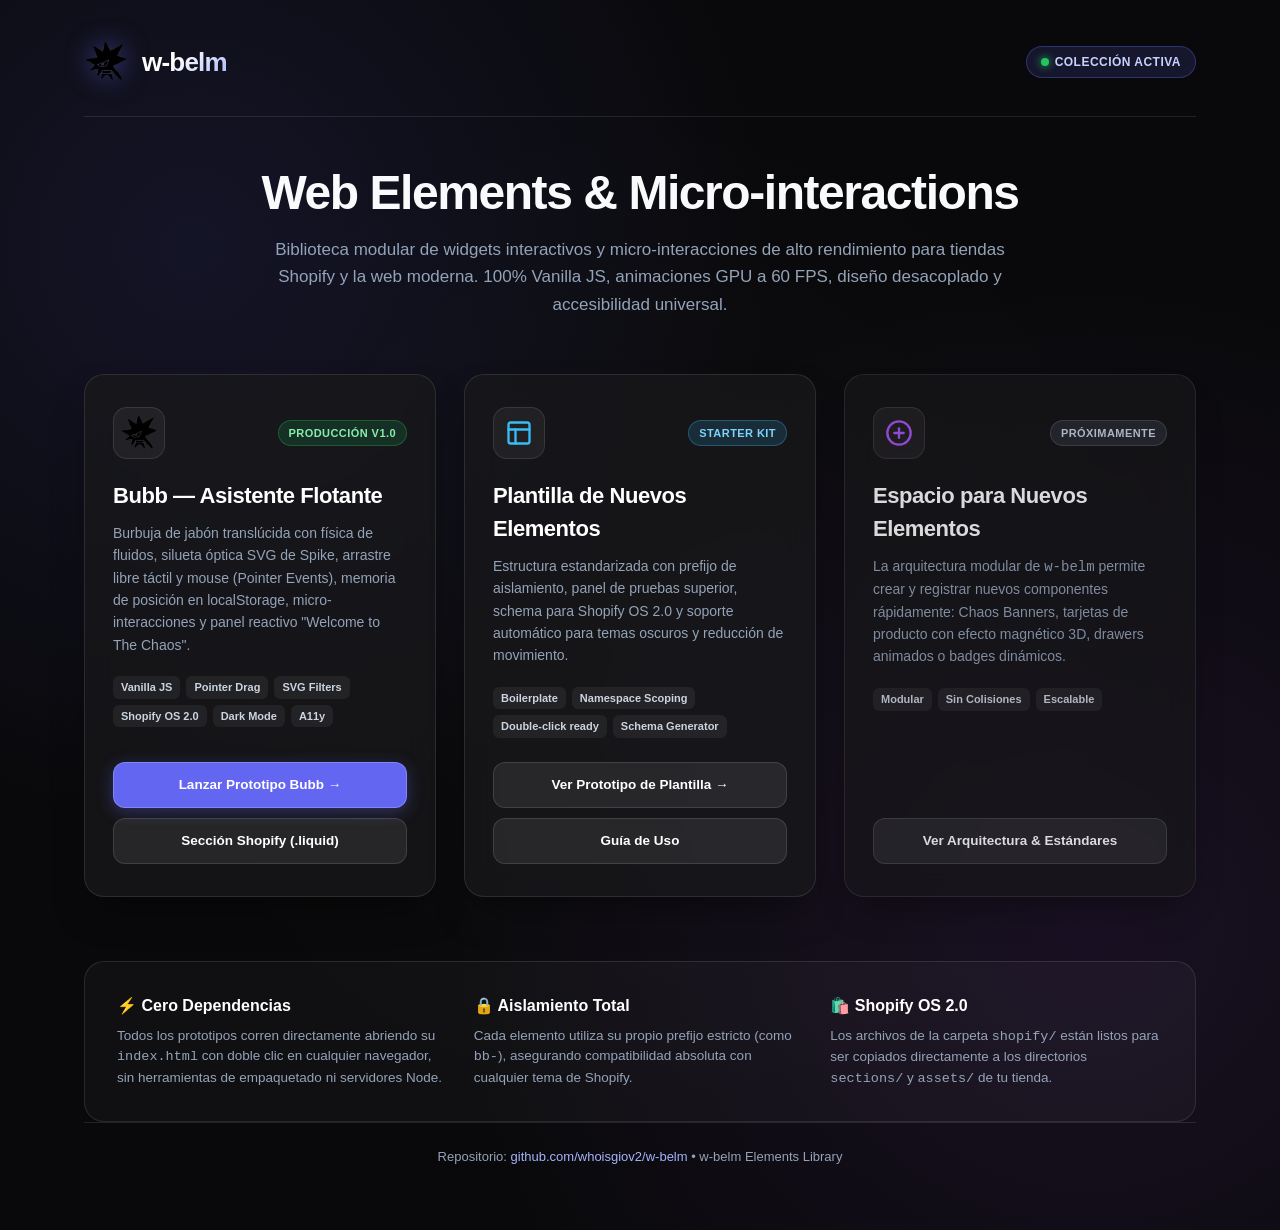
==== index.html @ 56dbbf8f "feat: initial release of w-belm with modular architecture, Bubb widget, and Shopify OS 2.0 support" ====
<!DOCTYPE html>
<html lang="es">

<head>
  <meta charset="UTF-8">
  <meta name="viewport" content="width=device-width, initial-scale=1.0">
  <title>w-belm | Web Elements & Micro-interactions Library</title>
  <link rel="icon" type="image/png" href="elements/bubb/spike.png">
  <style>
    :root {
      --hub-bg: #09090b;
      --hub-card-bg: rgba(24, 24, 27, 0.75);
      --hub-card-border: rgba(255, 255, 255, 0.1);
      --hub-text: #f8fafc;
      --hub-muted: #94a3b8;
      --hub-accent: #6366f1;
      --hub-accent-hover: #4f46e5;
      --hub-accent-glow: rgba(99, 102, 241, 0.35);
      --hub-radius: 20px;
    }

    * {
      box-sizing: border-box;
      margin: 0;
      padding: 0;
    }

    body {
      background-color: var(--hub-bg);
      background-image:
        radial-gradient(circle at 15% 20%, rgba(99, 102, 241, 0.12) 0%, transparent 40%),
        radial-gradient(circle at 85% 75%, rgba(168, 85, 247, 0.1) 0%, transparent 45%),
        radial-gradient(circle at 50% 50%, rgba(255, 255, 255, 0.02) 0%, transparent 60%);
      color: var(--hub-text);
      font-family: -apple-system, BlinkMacSystemFont, 'Segoe UI', Roboto, Helvetica, Arial, sans-serif;
      line-height: 1.5;
      min-height: 100vh;
      display: flex;
      flex-direction: column;
    }

    .hub-container {
      max-width: 1160px;
      margin: 0 auto;
      padding: 40px 24px;
      width: 100%;
    }

    /* Header */
    .hub-header {
      display: flex;
      align-items: center;
      justify-content: space-between;
      padding-bottom: 32px;
      border-bottom: 1px solid var(--hub-card-border);
      margin-bottom: 48px;
      flex-wrap: wrap;
      gap: 16px;
    }

    .hub-brand {
      display: flex;
      align-items: center;
      gap: 14px;
    }

    .hub-logo {
      width: 44px;
      height: 44px;
      object-fit: contain;
      filter: drop-shadow(0 0 12px rgba(99, 102, 241, 0.5));
    }

    .hub-title {
      font-size: 26px;
      font-weight: 800;
      letter-spacing: -0.03em;
      background: linear-gradient(135deg, #ffffff 40%, #a5b4fc 100%);
      -webkit-background-clip: text;
      -webkit-text-fill-color: transparent;
    }

    .hub-badge {
      display: inline-flex;
      align-items: center;
      gap: 6px;
      padding: 6px 14px;
      border-radius: 9999px;
      font-size: 12px;
      font-weight: 700;
      letter-spacing: 0.04em;
      text-transform: uppercase;
      background: rgba(99, 102, 241, 0.15);
      border: 1px solid rgba(99, 102, 241, 0.35);
      color: #c7d2fe;
    }

    .hub-badge-dot {
      width: 8px;
      height: 8px;
      border-radius: 50%;
      background: #22c55e;
      box-shadow: 0 0 8px #22c55e;
    }

    /* Hero */
    .hub-hero {
      text-align: center;
      max-width: 780px;
      margin: 0 auto 56px auto;
    }

    .hub-hero h1 {
      font-size: clamp(32px, 5vw, 48px);
      font-weight: 800;
      letter-spacing: -0.03em;
      line-height: 1.15;
      margin-bottom: 16px;
    }

    .hub-hero p {
      font-size: 17px;
      color: var(--hub-muted);
      line-height: 1.6;
    }

    /* Elements Grid */
    .hub-grid {
      display: grid;
      grid-template-columns: repeat(auto-fit, minmax(340px, 1fr));
      gap: 28px;
      margin-bottom: 64px;
    }

    .hub-card {
      background: var(--hub-card-bg);
      border: 1px solid var(--hub-card-border);
      border-radius: var(--hub-radius);
      padding: 32px 28px;
      backdrop-filter: blur(16px);
      -webkit-backdrop-filter: blur(16px);
      box-shadow: 0 20px 40px -15px rgba(0, 0, 0, 0.5);
      display: flex;
      flex-direction: column;
      justify-content: space-between;
      transition: transform 0.3s cubic-bezier(0.34, 1.56, 0.64, 1), border-color 0.3s ease, box-shadow 0.3s ease;
      position: relative;
      overflow: hidden;
    }

    .hub-card::before {
      content: '';
      position: absolute;
      top: 0;
      left: 0;
      right: 0;
      height: 3px;
      background: linear-gradient(90deg, transparent, var(--hub-accent), transparent);
      opacity: 0;
      transition: opacity 0.3s;
    }

    .hub-card:hover {
      transform: translateY(-6px);
      border-color: rgba(99, 102, 241, 0.4);
      box-shadow: 0 24px 50px -10px rgba(99, 102, 241, 0.25);
    }

    .hub-card:hover::before {
      opacity: 1;
    }

    .hub-card-header {
      display: flex;
      align-items: center;
      justify-content: space-between;
      margin-bottom: 20px;
    }

    .hub-card-icon {
      width: 52px;
      height: 52px;
      border-radius: 14px;
      background: rgba(255, 255, 255, 0.05);
      border: 1px solid rgba(255, 255, 255, 0.1);
      display: flex;
      align-items: center;
      justify-content: center;
      padding: 6px;
    }

    .hub-card-icon img {
      width: 100%;
      height: 100%;
      object-fit: contain;
    }

    .hub-card-status {
      font-size: 11px;
      font-weight: 700;
      padding: 4px 10px;
      border-radius: 9999px;
      text-transform: uppercase;
      letter-spacing: 0.04em;
    }

    .hub-status-active {
      background: rgba(34, 197, 94, 0.15);
      border: 1px solid rgba(34, 197, 94, 0.3);
      color: #86efac;
    }

    .hub-status-template {
      background: rgba(56, 189, 248, 0.15);
      border: 1px solid rgba(56, 189, 248, 0.3);
      color: #7dd3fc;
    }

    .hub-status-planned {
      background: rgba(148, 163, 184, 0.15);
      border: 1px solid rgba(148, 163, 184, 0.25);
      color: #cbd5e1;
    }

    .hub-card-title {
      font-size: 22px;
      font-weight: 700;
      letter-spacing: -0.02em;
      margin-bottom: 10px;
      color: #ffffff;
    }

    .hub-card-desc {
      font-size: 14px;
      color: var(--hub-muted);
      line-height: 1.6;
      margin-bottom: 20px;
      flex-grow: 1;
    }

    .hub-tags {
      display: flex;
      flex-wrap: wrap;
      gap: 6px;
      margin-bottom: 24px;
    }

    .hub-tag {
      font-size: 11px;
      font-weight: 600;
      padding: 3px 8px;
      border-radius: 6px;
      background: rgba(255, 255, 255, 0.06);
      color: #cbd5e1;
    }

    .hub-actions {
      display: flex;
      flex-direction: column;
      gap: 10px;
    }

    .hub-btn {
      display: inline-flex;
      align-items: center;
      justify-content: center;
      padding: 12px 18px;
      border-radius: 12px;
      font-size: 13.5px;
      font-weight: 700;
      text-decoration: none;
      transition: all 0.2s ease;
      cursor: pointer;
      text-align: center;
    }

    .hub-btn-primary {
      background: var(--hub-accent);
      color: #ffffff;
      box-shadow: 0 4px 16px var(--hub-accent-glow);
      border: 1px solid rgba(255, 255, 255, 0.2);
    }

    .hub-btn-primary:hover {
      background: var(--hub-accent-hover);
      transform: translateY(-2px);
      box-shadow: 0 8px 24px var(--hub-accent-glow);
    }

    .hub-btn-secondary {
      background: rgba(255, 255, 255, 0.08);
      color: #ffffff;
      border: 1px solid rgba(255, 255, 255, 0.12);
    }

    .hub-btn-secondary:hover {
      background: rgba(255, 255, 255, 0.15);
      border-color: rgba(255, 255, 255, 0.25);
    }

    /* Architecture / Guide strip */
    .hub-info-strip {
      background: rgba(255, 255, 255, 0.03);
      border: 1px solid var(--hub-card-border);
      border-radius: var(--hub-radius);
      padding: 32px;
      display: grid;
      grid-template-columns: repeat(auto-fit, minmax(280px, 1fr));
      gap: 24px;
    }

    .hub-info-col h3 {
      font-size: 16px;
      font-weight: 700;
      margin-bottom: 8px;
      color: #ffffff;
      display: flex;
      align-items: center;
      gap: 8px;
    }

    .hub-info-col p {
      font-size: 13.5px;
      color: var(--hub-muted);
      line-height: 1.5;
    }

    /* Footer */
    .hub-footer {
      margin-top: auto;
      border-top: 1px solid var(--hub-card-border);
      padding: 24px 0;
      text-align: center;
      font-size: 13px;
      color: var(--hub-muted);
    }

    .hub-footer a {
      color: #a5b4fc;
      text-decoration: none;
    }

    .hub-footer a:hover {
      text-decoration: underline;
    }
  </style>
</head>

<body>

  <div class="hub-container">
    <!-- Header -->
    <header class="hub-header">
      <div class="hub-brand">
        <img class="hub-logo" src="elements/bubb/spike.png" alt="w-belm logo">
        <h1 class="hub-title">w-belm</h1>
      </div>
      <div class="hub-badge">
        <span class="hub-badge-dot"></span>
        <span>Colección Activa</span>
      </div>
    </header>

    <!-- Hero -->
    <section class="hub-hero">
      <h1>Web Elements & Micro-interactions</h1>
      <p>
        Biblioteca modular de widgets interactivos y micro-interacciones de alto rendimiento para tiendas Shopify y la web moderna. 100% Vanilla JS, animaciones GPU a 60 FPS, diseño desacoplado y accesibilidad universal.
      </p>
    </section>

    <!-- Elements Catalog -->
    <main class="hub-grid">
      <!-- Card 1: Bubb Widget -->
      <article class="hub-card">
        <div>
          <div class="hub-card-header">
            <div class="hub-card-icon">
              <img src="elements/bubb/spike.png" alt="Bubb Icon">
            </div>
            <span class="hub-card-status hub-status-active">Producción v1.0</span>
          </div>
          <h2 class="hub-card-title">Bubb — Asistente Flotante</h2>
          <p class="hub-card-desc">
            Burbuja de jabón translúcida con física de fluidos, silueta óptica SVG de Spike, arrastre libre táctil y mouse (Pointer Events), memoria de posición en localStorage, micro-interacciones y panel reactivo "Welcome to The Chaos".
          </p>
          <div class="hub-tags">
            <span class="hub-tag">Vanilla JS</span>
            <span class="hub-tag">Pointer Drag</span>
            <span class="hub-tag">SVG Filters</span>
            <span class="hub-tag">Shopify OS 2.0</span>
            <span class="hub-tag">Dark Mode</span>
            <span class="hub-tag">A11y</span>
          </div>
        </div>
        <div class="hub-actions">
          <a href="elements/bubb/index.html" class="hub-btn hub-btn-primary">Lanzar Prototipo Bubb →</a>
          <a href="shopify/sections/bubb-widget.liquid" class="hub-btn hub-btn-secondary">Sección Shopify (.liquid)</a>
        </div>
      </article>

      <!-- Card 2: Plantilla Base -->
      <article class="hub-card">
        <div>
          <div class="hub-card-header">
            <div class="hub-card-icon">
              <svg width="28" height="28" viewBox="0 0 24 24" fill="none" stroke="#38bdf8" stroke-width="2" stroke-linecap="round" stroke-linejoin="round">
                <rect x="3" y="3" width="18" height="18" rx="2"/>
                <path d="M3 9h18"/>
                <path d="M9 21V9"/>
              </svg>
            </div>
            <span class="hub-card-status hub-status-template">Starter Kit</span>
          </div>
          <h2 class="hub-card-title">Plantilla de Nuevos Elementos</h2>
          <p class="hub-card-desc">
            Estructura estandarizada con prefijo de aislamiento, panel de pruebas superior, schema para Shopify OS 2.0 y soporte automático para temas oscuros y reducción de movimiento.
          </p>
          <div class="hub-tags">
            <span class="hub-tag">Boilerplate</span>
            <span class="hub-tag">Namespace Scoping</span>
            <span class="hub-tag">Double-click ready</span>
            <span class="hub-tag">Schema Generator</span>
          </div>
        </div>
        <div class="hub-actions">
          <a href="elements/_template/index.html" class="hub-btn hub-btn-secondary">Ver Prototipo de Plantilla →</a>
          <a href="elements/_template/README.md" class="hub-btn hub-btn-secondary">Guía de Uso</a>
        </div>
      </article>

      <!-- Card 3: Próximos Elementos -->
      <article class="hub-card" style="opacity: 0.85;">
        <div>
          <div class="hub-card-header">
            <div class="hub-card-icon">
              <svg width="28" height="28" viewBox="0 0 24 24" fill="none" stroke="#a855f7" stroke-width="2" stroke-linecap="round" stroke-linejoin="round">
                <circle cx="12" cy="12" r="10"/>
                <line x1="12" y1="8" x2="12" y2="16"/>
                <line x1="8" y1="12" x2="16" y2="12"/>
              </svg>
            </div>
            <span class="hub-card-status hub-status-planned">Próximamente</span>
          </div>
          <h2 class="hub-card-title">Espacio para Nuevos Elementos</h2>
          <p class="hub-card-desc">
            La arquitectura modular de <code>w-belm</code> permite crear y registrar nuevos componentes rápidamente: Chaos Banners, tarjetas de producto con efecto magnético 3D, drawers animados o badges dinámicos.
          </p>
          <div class="hub-tags">
            <span class="hub-tag">Modular</span>
            <span class="hub-tag">Sin Colisiones</span>
            <span class="hub-tag">Escalable</span>
          </div>
        </div>
        <div class="hub-actions">
          <a href="docs/ARCHITECTURE.md" class="hub-btn hub-btn-secondary">Ver Arquitectura & Estándares</a>
        </div>
      </article>
    </main>

    <!-- Info Strip -->
    <section class="hub-info-strip">
      <div class="hub-info-col">
        <h3>⚡ Cero Dependencias</h3>
        <p>Todos los prototipos corren directamente abriendo su <code>index.html</code> con doble clic en cualquier navegador, sin herramientas de empaquetado ni servidores Node.</p>
      </div>
      <div class="hub-info-col">
        <h3>🔒 Aislamiento Total</h3>
        <p>Cada elemento utiliza su propio prefijo estricto (como <code>bb-</code>), asegurando compatibilidad absoluta con cualquier tema de Shopify.</p>
      </div>
      <div class="hub-info-col">
        <h3>🛍️ Shopify OS 2.0</h3>
        <p>Los archivos de la carpeta <code>shopify/</code> están listos para ser copiados directamente a los directorios <code>sections/</code> y <code>assets/</code> de tu tienda.</p>
      </div>
    </section>

    <!-- Footer -->
    <footer class="hub-footer">
      <p>Repositorio: <a href="https://github.com/whoisgiov2/w-belm" target="_blank" rel="noopener">github.com/whoisgiov2/w-belm</a> • w-belm Elements Library</p>
    </footer>
  </div>

</body>

</html>
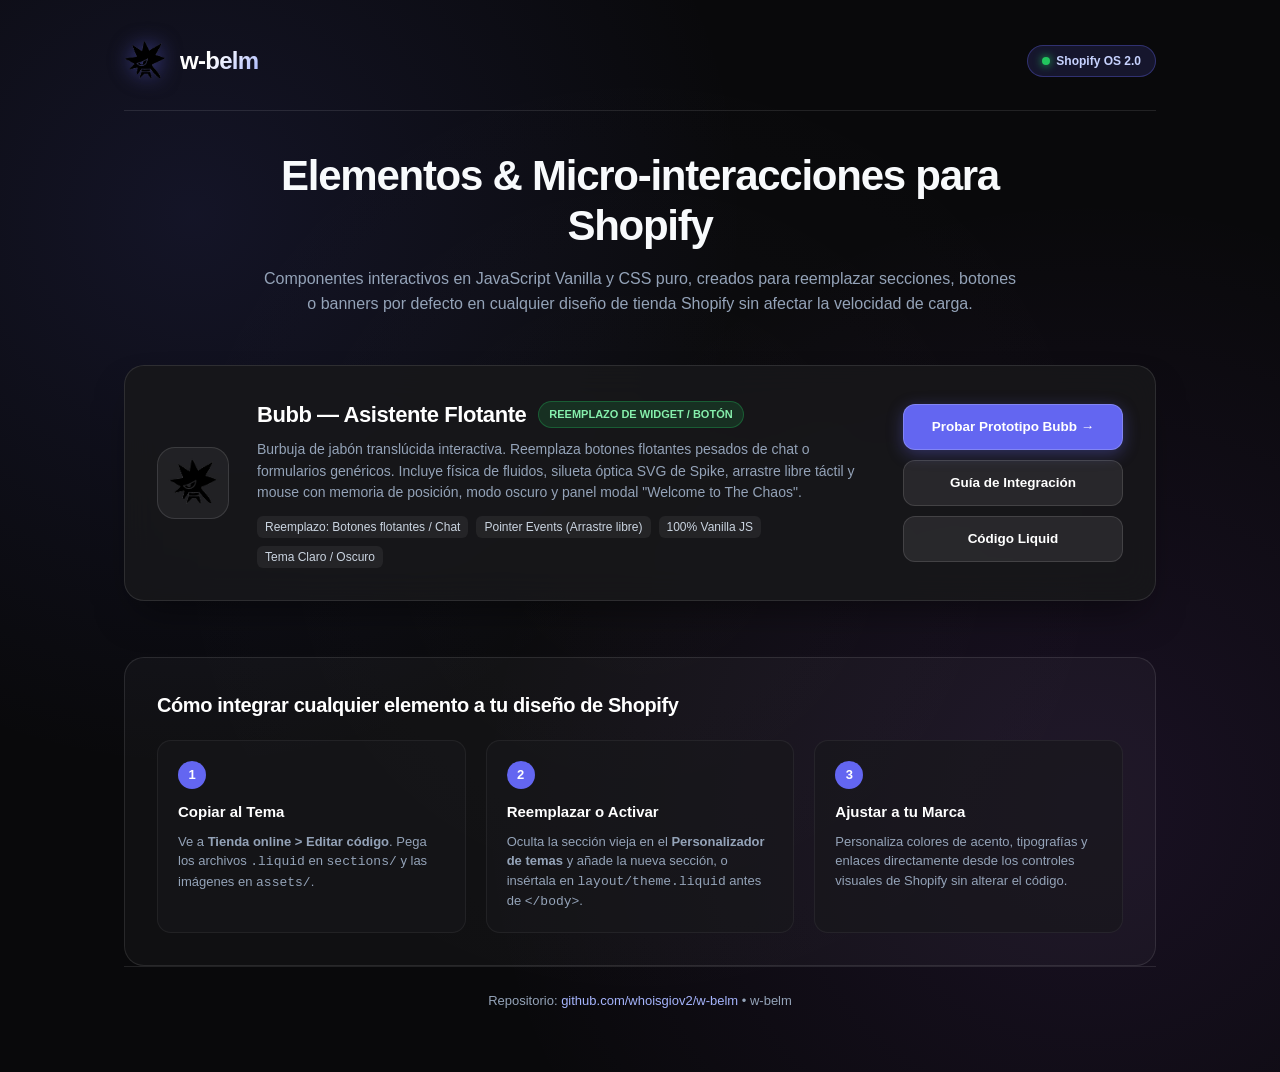
==== commit 34046bff: "refactor: streamline repo structure, remove templates, and add clear Shopify theme integration guide" ====
--- a/index.html
+++ b/index.html
@@ -4,12 +4,12 @@
 <head>
   <meta charset="UTF-8">
   <meta name="viewport" content="width=device-width, initial-scale=1.0">
-  <title>w-belm | Web Elements & Micro-interactions Library</title>
+  <title>w-belm | Elementos y Micro-interacciones para Shopify</title>
   <link rel="icon" type="image/png" href="elements/bubb/spike.png">
   <style>
     :root {
       --hub-bg: #09090b;
-      --hub-card-bg: rgba(24, 24, 27, 0.75);
+      --hub-card-bg: rgba(24, 24, 27, 0.85);
       --hub-card-border: rgba(255, 255, 255, 0.1);
       --hub-text: #f8fafc;
       --hub-muted: #94a3b8;
@@ -40,7 +40,7 @@
     }
 
     .hub-container {
-      max-width: 1160px;
+      max-width: 1080px;
       margin: 0 auto;
       padding: 40px 24px;
       width: 100%;
@@ -51,9 +51,9 @@
       display: flex;
       align-items: center;
       justify-content: space-between;
-      padding-bottom: 32px;
+      padding-bottom: 28px;
       border-bottom: 1px solid var(--hub-card-border);
-      margin-bottom: 48px;
+      margin-bottom: 40px;
       flex-wrap: wrap;
       gap: 16px;
     }
@@ -65,14 +65,14 @@
     }
 
     .hub-logo {
-      width: 44px;
-      height: 44px;
+      width: 42px;
+      height: 42px;
       object-fit: contain;
-      filter: drop-shadow(0 0 12px rgba(99, 102, 241, 0.5));
+      filter: drop-shadow(0 0 10px rgba(99, 102, 241, 0.5));
     }
 
     .hub-title {
-      font-size: 26px;
+      font-size: 24px;
       font-weight: 800;
       letter-spacing: -0.03em;
       background: linear-gradient(135deg, #ffffff 40%, #a5b4fc 100%);
@@ -88,8 +88,6 @@
       border-radius: 9999px;
       font-size: 12px;
       font-weight: 700;
-      letter-spacing: 0.04em;
-      text-transform: uppercase;
       background: rgba(99, 102, 241, 0.15);
       border: 1px solid rgba(99, 102, 241, 0.35);
       color: #c7d2fe;
@@ -106,87 +104,69 @@
     /* Hero */
     .hub-hero {
       text-align: center;
-      max-width: 780px;
-      margin: 0 auto 56px auto;
+      max-width: 760px;
+      margin: 0 auto 48px auto;
     }
 
     .hub-hero h1 {
-      font-size: clamp(32px, 5vw, 48px);
+      font-size: clamp(28px, 4.5vw, 42px);
       font-weight: 800;
       letter-spacing: -0.03em;
-      line-height: 1.15;
-      margin-bottom: 16px;
+      line-height: 1.2;
+      margin-bottom: 14px;
     }
 
     .hub-hero p {
-      font-size: 17px;
+      font-size: 16px;
       color: var(--hub-muted);
       line-height: 1.6;
     }
 
-    /* Elements Grid */
+    /* Element Card */
     .hub-grid {
-      display: grid;
-      grid-template-columns: repeat(auto-fit, minmax(340px, 1fr));
-      gap: 28px;
-      margin-bottom: 64px;
+      display: flex;
+      flex-direction: column;
+      gap: 24px;
+      margin-bottom: 56px;
     }
 
     .hub-card {
       background: var(--hub-card-bg);
       border: 1px solid var(--hub-card-border);
       border-radius: var(--hub-radius);
-      padding: 32px 28px;
+      padding: 32px;
       backdrop-filter: blur(16px);
       -webkit-backdrop-filter: blur(16px);
       box-shadow: 0 20px 40px -15px rgba(0, 0, 0, 0.5);
-      display: flex;
-      flex-direction: column;
-      justify-content: space-between;
-      transition: transform 0.3s cubic-bezier(0.34, 1.56, 0.64, 1), border-color 0.3s ease, box-shadow 0.3s ease;
-      position: relative;
-      overflow: hidden;
-    }
-
-    .hub-card::before {
-      content: '';
-      position: absolute;
-      top: 0;
-      left: 0;
-      right: 0;
-      height: 3px;
-      background: linear-gradient(90deg, transparent, var(--hub-accent), transparent);
-      opacity: 0;
-      transition: opacity 0.3s;
+      display: grid;
+      grid-template-columns: auto 1fr auto;
+      gap: 28px;
+      align-items: center;
+      transition: transform 0.25s ease, border-color 0.25s ease;
+    }
+
+    @media (max-width: 768px) {
+      .hub-card {
+        grid-template-columns: 1fr;
+        gap: 20px;
+      }
     }
 
     .hub-card:hover {
-      transform: translateY(-6px);
       border-color: rgba(99, 102, 241, 0.4);
-      box-shadow: 0 24px 50px -10px rgba(99, 102, 241, 0.25);
-    }
-
-    .hub-card:hover::before {
-      opacity: 1;
-    }
-
-    .hub-card-header {
-      display: flex;
-      align-items: center;
-      justify-content: space-between;
-      margin-bottom: 20px;
+      transform: translateY(-3px);
     }
 
     .hub-card-icon {
-      width: 52px;
-      height: 52px;
-      border-radius: 14px;
+      width: 72px;
+      height: 72px;
+      border-radius: 18px;
       background: rgba(255, 255, 255, 0.05);
-      border: 1px solid rgba(255, 255, 255, 0.1);
+      border: 1px solid rgba(255, 255, 255, 0.12);
       display: flex;
       align-items: center;
       justify-content: center;
-      padding: 6px;
+      padding: 10px;
     }
 
     .hub-card-icon img {
@@ -195,69 +175,63 @@
       object-fit: contain;
     }
 
-    .hub-card-status {
+    .hub-card-body {
+      display: flex;
+      flex-direction: column;
+      gap: 8px;
+    }
+
+    .hub-card-top {
+      display: flex;
+      align-items: center;
+      gap: 12px;
+      flex-wrap: wrap;
+    }
+
+    .hub-card-title {
+      font-size: 22px;
+      font-weight: 700;
+      color: #ffffff;
+      letter-spacing: -0.02em;
+    }
+
+    .hub-card-tag {
       font-size: 11px;
       font-weight: 700;
       padding: 4px 10px;
       border-radius: 9999px;
       text-transform: uppercase;
-      letter-spacing: 0.04em;
-    }
-
-    .hub-status-active {
       background: rgba(34, 197, 94, 0.15);
       border: 1px solid rgba(34, 197, 94, 0.3);
       color: #86efac;
     }
 
-    .hub-status-template {
-      background: rgba(56, 189, 248, 0.15);
-      border: 1px solid rgba(56, 189, 248, 0.3);
-      color: #7dd3fc;
-    }
-
-    .hub-status-planned {
-      background: rgba(148, 163, 184, 0.15);
-      border: 1px solid rgba(148, 163, 184, 0.25);
-      color: #cbd5e1;
-    }
-
-    .hub-card-title {
-      font-size: 22px;
-      font-weight: 700;
-      letter-spacing: -0.02em;
-      margin-bottom: 10px;
-      color: #ffffff;
-    }
-
     .hub-card-desc {
       font-size: 14px;
       color: var(--hub-muted);
-      line-height: 1.6;
-      margin-bottom: 20px;
-      flex-grow: 1;
-    }
-
-    .hub-tags {
+      line-height: 1.55;
+    }
+
+    .hub-card-meta {
       display: flex;
       flex-wrap: wrap;
-      gap: 6px;
-      margin-bottom: 24px;
-    }
-
-    .hub-tag {
-      font-size: 11px;
-      font-weight: 600;
-      padding: 3px 8px;
+      gap: 8px;
+      margin-top: 4px;
+    }
+
+    .hub-meta-pill {
+      font-size: 12px;
+      padding: 2px 8px;
+      background: rgba(255, 255, 255, 0.06);
       border-radius: 6px;
-      background: rgba(255, 255, 255, 0.06);
       color: #cbd5e1;
     }
 
-    .hub-actions {
+    .hub-card-actions {
       display: flex;
       flex-direction: column;
       gap: 10px;
+      min-width: 220px;
     }
 
     .hub-btn {
@@ -284,7 +258,6 @@
     .hub-btn-primary:hover {
       background: var(--hub-accent-hover);
       transform: translateY(-2px);
-      box-shadow: 0 8px 24px var(--hub-accent-glow);
     }
 
     .hub-btn-secondary {
@@ -295,32 +268,60 @@
 
     .hub-btn-secondary:hover {
       background: rgba(255, 255, 255, 0.15);
-      border-color: rgba(255, 255, 255, 0.25);
-    }
-
-    /* Architecture / Guide strip */
-    .hub-info-strip {
+    }
+
+    /* Integration Guide Section */
+    .hub-guide-section {
       background: rgba(255, 255, 255, 0.03);
       border: 1px solid var(--hub-card-border);
       border-radius: var(--hub-radius);
       padding: 32px;
+    }
+
+    .hub-guide-section h2 {
+      font-size: 20px;
+      font-weight: 800;
+      letter-spacing: -0.02em;
+      margin-bottom: 20px;
+      color: #ffffff;
+    }
+
+    .hub-steps {
       display: grid;
-      grid-template-columns: repeat(auto-fit, minmax(280px, 1fr));
-      gap: 24px;
-    }
-
-    .hub-info-col h3 {
-      font-size: 16px;
+      grid-template-columns: repeat(auto-fit, minmax(260px, 1fr));
+      gap: 20px;
+    }
+
+    .hub-step {
+      background: rgba(24, 24, 27, 0.6);
+      border: 1px solid rgba(255, 255, 255, 0.06);
+      border-radius: 14px;
+      padding: 20px;
+    }
+
+    .hub-step-num {
+      width: 28px;
+      height: 28px;
+      border-radius: 50%;
+      background: var(--hub-accent);
+      color: #ffffff;
+      font-size: 13px;
+      font-weight: 800;
+      display: flex;
+      align-items: center;
+      justify-content: center;
+      margin-bottom: 12px;
+    }
+
+    .hub-step h3 {
+      font-size: 15px;
       font-weight: 700;
       margin-bottom: 8px;
       color: #ffffff;
-      display: flex;
-      align-items: center;
-      gap: 8px;
-    }
-
-    .hub-info-col p {
-      font-size: 13.5px;
+    }
+
+    .hub-step p {
+      font-size: 13px;
       color: var(--hub-muted);
       line-height: 1.5;
     }
@@ -357,126 +358,73 @@
       </div>
       <div class="hub-badge">
         <span class="hub-badge-dot"></span>
-        <span>Colección Activa</span>
+        <span>Shopify OS 2.0</span>
       </div>
     </header>
 
     <!-- Hero -->
     <section class="hub-hero">
-      <h1>Web Elements & Micro-interactions</h1>
+      <h1>Elementos & Micro-interacciones para Shopify</h1>
       <p>
-        Biblioteca modular de widgets interactivos y micro-interacciones de alto rendimiento para tiendas Shopify y la web moderna. 100% Vanilla JS, animaciones GPU a 60 FPS, diseño desacoplado y accesibilidad universal.
+        Componentes interactivos en JavaScript Vanilla y CSS puro, creados para reemplazar secciones, botones o banners por defecto en cualquier diseño de tienda Shopify sin afectar la velocidad de carga.
       </p>
     </section>
 
     <!-- Elements Catalog -->
     <main class="hub-grid">
-      <!-- Card 1: Bubb Widget -->
+      <!-- Elemento 1: Bubb Widget -->
       <article class="hub-card">
-        <div>
-          <div class="hub-card-header">
-            <div class="hub-card-icon">
-              <img src="elements/bubb/spike.png" alt="Bubb Icon">
-            </div>
-            <span class="hub-card-status hub-status-active">Producción v1.0</span>
+        <div class="hub-card-icon">
+          <img src="elements/bubb/spike.png" alt="Bubb Icon">
+        </div>
+        <div class="hub-card-body">
+          <div class="hub-card-top">
+            <h2 class="hub-card-title">Bubb — Asistente Flotante</h2>
+            <span class="hub-card-tag">Reemplazo de Widget / Botón</span>
           </div>
-          <h2 class="hub-card-title">Bubb — Asistente Flotante</h2>
           <p class="hub-card-desc">
-            Burbuja de jabón translúcida con física de fluidos, silueta óptica SVG de Spike, arrastre libre táctil y mouse (Pointer Events), memoria de posición en localStorage, micro-interacciones y panel reactivo "Welcome to The Chaos".
+            Burbuja de jabón translúcida interactiva. Reemplaza botones flotantes pesados de chat o formularios genéricos. Incluye física de fluidos, silueta óptica SVG de Spike, arrastre libre táctil y mouse con memoria de posición, modo oscuro y panel modal "Welcome to The Chaos".
           </p>
-          <div class="hub-tags">
-            <span class="hub-tag">Vanilla JS</span>
-            <span class="hub-tag">Pointer Drag</span>
-            <span class="hub-tag">SVG Filters</span>
-            <span class="hub-tag">Shopify OS 2.0</span>
-            <span class="hub-tag">Dark Mode</span>
-            <span class="hub-tag">A11y</span>
+          <div class="hub-card-meta">
+            <span class="hub-meta-pill">Reemplazo: Botones flotantes / Chat</span>
+            <span class="hub-meta-pill">Pointer Events (Arrastre libre)</span>
+            <span class="hub-meta-pill">100% Vanilla JS</span>
+            <span class="hub-meta-pill">Tema Claro / Oscuro</span>
           </div>
         </div>
-        <div class="hub-actions">
-          <a href="elements/bubb/index.html" class="hub-btn hub-btn-primary">Lanzar Prototipo Bubb →</a>
-          <a href="shopify/sections/bubb-widget.liquid" class="hub-btn hub-btn-secondary">Sección Shopify (.liquid)</a>
-        </div>
-      </article>
-
-      <!-- Card 2: Plantilla Base -->
-      <article class="hub-card">
-        <div>
-          <div class="hub-card-header">
-            <div class="hub-card-icon">
-              <svg width="28" height="28" viewBox="0 0 24 24" fill="none" stroke="#38bdf8" stroke-width="2" stroke-linecap="round" stroke-linejoin="round">
-                <rect x="3" y="3" width="18" height="18" rx="2"/>
-                <path d="M3 9h18"/>
-                <path d="M9 21V9"/>
-              </svg>
-            </div>
-            <span class="hub-card-status hub-status-template">Starter Kit</span>
-          </div>
-          <h2 class="hub-card-title">Plantilla de Nuevos Elementos</h2>
-          <p class="hub-card-desc">
-            Estructura estandarizada con prefijo de aislamiento, panel de pruebas superior, schema para Shopify OS 2.0 y soporte automático para temas oscuros y reducción de movimiento.
-          </p>
-          <div class="hub-tags">
-            <span class="hub-tag">Boilerplate</span>
-            <span class="hub-tag">Namespace Scoping</span>
-            <span class="hub-tag">Double-click ready</span>
-            <span class="hub-tag">Schema Generator</span>
-          </div>
-        </div>
-        <div class="hub-actions">
-          <a href="elements/_template/index.html" class="hub-btn hub-btn-secondary">Ver Prototipo de Plantilla →</a>
-          <a href="elements/_template/README.md" class="hub-btn hub-btn-secondary">Guía de Uso</a>
-        </div>
-      </article>
-
-      <!-- Card 3: Próximos Elementos -->
-      <article class="hub-card" style="opacity: 0.85;">
-        <div>
-          <div class="hub-card-header">
-            <div class="hub-card-icon">
-              <svg width="28" height="28" viewBox="0 0 24 24" fill="none" stroke="#a855f7" stroke-width="2" stroke-linecap="round" stroke-linejoin="round">
-                <circle cx="12" cy="12" r="10"/>
-                <line x1="12" y1="8" x2="12" y2="16"/>
-                <line x1="8" y1="12" x2="16" y2="12"/>
-              </svg>
-            </div>
-            <span class="hub-card-status hub-status-planned">Próximamente</span>
-          </div>
-          <h2 class="hub-card-title">Espacio para Nuevos Elementos</h2>
-          <p class="hub-card-desc">
-            La arquitectura modular de <code>w-belm</code> permite crear y registrar nuevos componentes rápidamente: Chaos Banners, tarjetas de producto con efecto magnético 3D, drawers animados o badges dinámicos.
-          </p>
-          <div class="hub-tags">
-            <span class="hub-tag">Modular</span>
-            <span class="hub-tag">Sin Colisiones</span>
-            <span class="hub-tag">Escalable</span>
-          </div>
-        </div>
-        <div class="hub-actions">
-          <a href="docs/ARCHITECTURE.md" class="hub-btn hub-btn-secondary">Ver Arquitectura & Estándares</a>
+        <div class="hub-card-actions">
+          <a href="elements/bubb/index.html" class="hub-btn hub-btn-primary">Probar Prototipo Bubb →</a>
+          <a href="elements/bubb/README.md" class="hub-btn hub-btn-secondary">Guía de Integración</a>
+          <a href="shopify/sections/bubb-widget.liquid" class="hub-btn hub-btn-secondary">Código Liquid</a>
         </div>
       </article>
     </main>
 
-    <!-- Info Strip -->
-    <section class="hub-info-strip">
-      <div class="hub-info-col">
-        <h3>⚡ Cero Dependencias</h3>
-        <p>Todos los prototipos corren directamente abriendo su <code>index.html</code> con doble clic en cualquier navegador, sin herramientas de empaquetado ni servidores Node.</p>
-      </div>
-      <div class="hub-info-col">
-        <h3>🔒 Aislamiento Total</h3>
-        <p>Cada elemento utiliza su propio prefijo estricto (como <code>bb-</code>), asegurando compatibilidad absoluta con cualquier tema de Shopify.</p>
-      </div>
-      <div class="hub-info-col">
-        <h3>🛍️ Shopify OS 2.0</h3>
-        <p>Los archivos de la carpeta <code>shopify/</code> están listos para ser copiados directamente a los directorios <code>sections/</code> y <code>assets/</code> de tu tienda.</p>
+    <!-- Integration Guide Summary -->
+    <section class="hub-guide-section">
+      <h2>Cómo integrar cualquier elemento a tu diseño de Shopify</h2>
+      <div class="hub-steps">
+        <div class="hub-step">
+          <div class="hub-step-num">1</div>
+          <h3>Copiar al Tema</h3>
+          <p>Ve a <strong>Tienda online > Editar código</strong>. Pega los archivos <code>.liquid</code> en <code>sections/</code> y las imágenes en <code>assets/</code>.</p>
+        </div>
+        <div class="hub-step">
+          <div class="hub-step-num">2</div>
+          <h3>Reemplazar o Activar</h3>
+          <p>Oculta la sección vieja en el <strong>Personalizador de temas</strong> y añade la nueva sección, o insértala en <code>layout/theme.liquid</code> antes de <code>&lt;/body&gt;</code>.</p>
+        </div>
+        <div class="hub-step">
+          <div class="hub-step-num">3</div>
+          <h3>Ajustar a tu Marca</h3>
+          <p>Personaliza colores de acento, tipografías y enlaces directamente desde los controles visuales de Shopify sin alterar el código.</p>
+        </div>
       </div>
     </section>
 
     <!-- Footer -->
     <footer class="hub-footer">
-      <p>Repositorio: <a href="https://github.com/whoisgiov2/w-belm" target="_blank" rel="noopener">github.com/whoisgiov2/w-belm</a> • w-belm Elements Library</p>
+      <p>Repositorio: <a href="https://github.com/whoisgiov2/w-belm" target="_blank" rel="noopener">github.com/whoisgiov2/w-belm</a> • w-belm</p>
     </footer>
   </div>
 
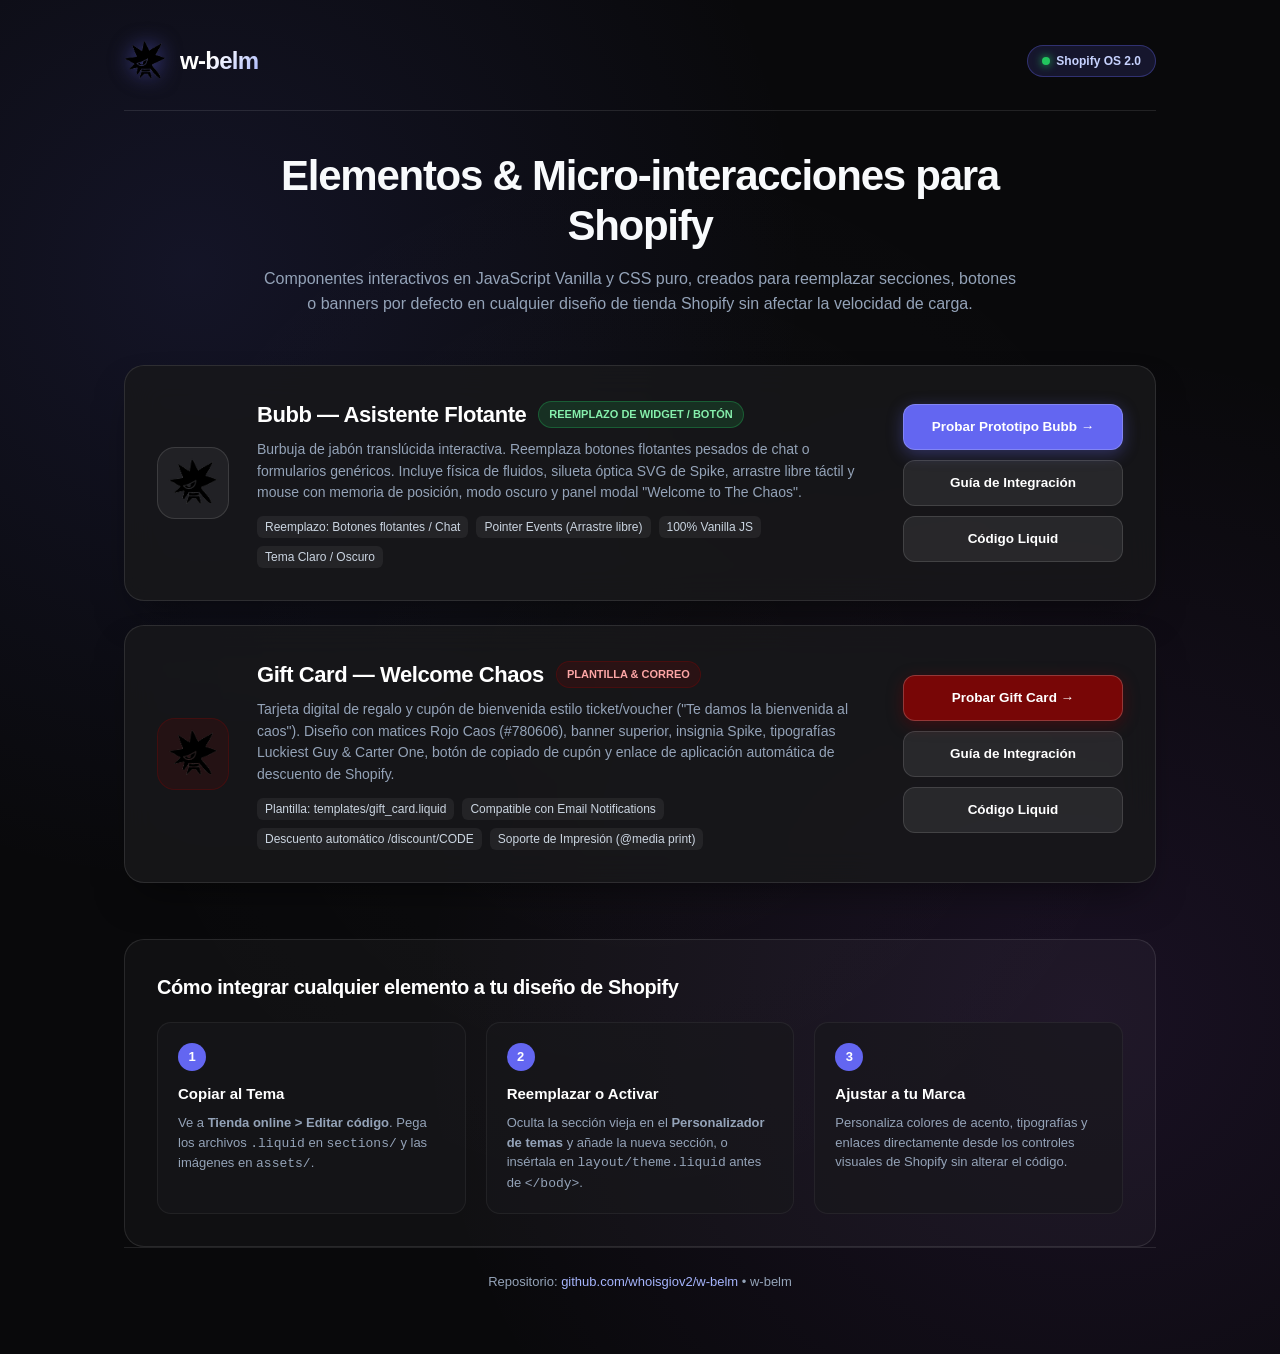
==== commit 2322c9f6: "feat(gift-card): add gift_card.liquid welcome chaos voucher element and prototype" ====
--- a/index.html
+++ b/index.html
@@ -398,6 +398,33 @@
           <a href="shopify/sections/bubb-widget.liquid" class="hub-btn hub-btn-secondary">Código Liquid</a>
         </div>
       </article>
+
+      <!-- Elemento 2: Gift Card / Tarjeta de Descuento de Bienvenida al Caos -->
+      <article class="hub-card">
+        <div class="hub-card-icon" style="background: rgba(120, 6, 6, 0.15); border-color: rgba(120, 6, 6, 0.35);">
+          <img src="elements/gift-card/spike.png" alt="Gift Card Icon">
+        </div>
+        <div class="hub-card-body">
+          <div class="hub-card-top">
+            <h2 class="hub-card-title">Gift Card — Welcome Chaos</h2>
+            <span class="hub-card-tag" style="background: rgba(120, 6, 6, 0.2); border-color: rgba(120, 6, 6, 0.4); color: #fca5a5;">Plantilla & Correo</span>
+          </div>
+          <p class="hub-card-desc">
+            Tarjeta digital de regalo y cupón de bienvenida estilo ticket/voucher ("Te damos la bienvenida al caos"). Diseño con matices Rojo Caos (#780606), banner superior, insignia Spike, tipografías Luckiest Guy & Carter One, botón de copiado de cupón y enlace de aplicación automática de descuento de Shopify.
+          </p>
+          <div class="hub-card-meta">
+            <span class="hub-meta-pill">Plantilla: templates/gift_card.liquid</span>
+            <span class="hub-meta-pill">Compatible con Email Notifications</span>
+            <span class="hub-meta-pill">Descuento automático /discount/CODE</span>
+            <span class="hub-meta-pill">Soporte de Impresión (@media print)</span>
+          </div>
+        </div>
+        <div class="hub-card-actions">
+          <a href="elements/gift-card/index.html" class="hub-btn hub-btn-primary" style="background: #780606; box-shadow: 0 4px 16px rgba(120, 6, 6, 0.4);">Probar Gift Card →</a>
+          <a href="elements/gift-card/README.md" class="hub-btn hub-btn-secondary">Guía de Integración</a>
+          <a href="shopify/templates/gift_card.liquid" class="hub-btn hub-btn-secondary">Código Liquid</a>
+        </div>
+      </article>
     </main>
 
     <!-- Integration Guide Summary -->
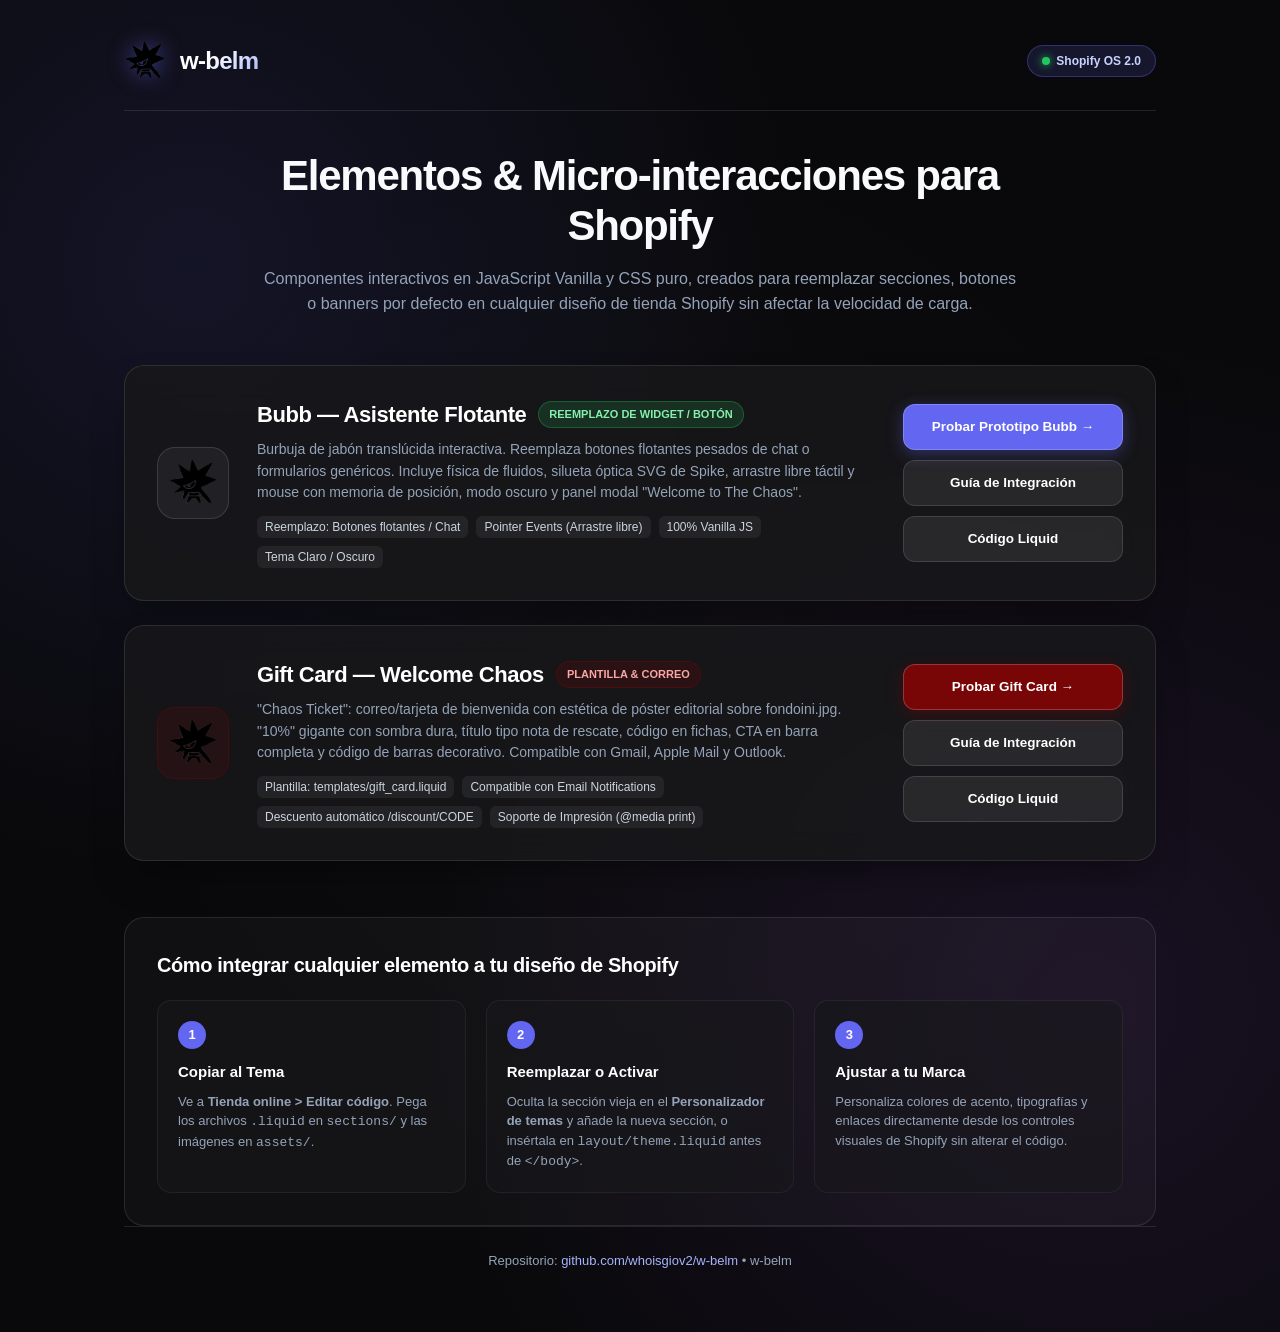
==== commit 7e7bd4f9: "feat(gift-card): full redesign as 'Chaos Ticket' editorial email layout" ====
--- a/index.html
+++ b/index.html
@@ -410,7 +410,7 @@
             <span class="hub-card-tag" style="background: rgba(120, 6, 6, 0.2); border-color: rgba(120, 6, 6, 0.4); color: #fca5a5;">Plantilla & Correo</span>
           </div>
           <p class="hub-card-desc">
-            Tarjeta digital de regalo y cupón de bienvenida estilo ticket/voucher ("Te damos la bienvenida al caos"). Diseño con matices Rojo Caos (#780606), banner superior, insignia Spike, tipografías Luckiest Guy & Carter One, botón de copiado de cupón y enlace de aplicación automática de descuento de Shopify.
+            "Chaos Ticket": correo/tarjeta de bienvenida con estética de póster editorial sobre fondoini.jpg. "10%" gigante con sombra dura, título tipo nota de rescate, código en fichas, CTA en barra completa y código de barras decorativo. Compatible con Gmail, Apple Mail y Outlook.
           </p>
           <div class="hub-card-meta">
             <span class="hub-meta-pill">Plantilla: templates/gift_card.liquid</span>
